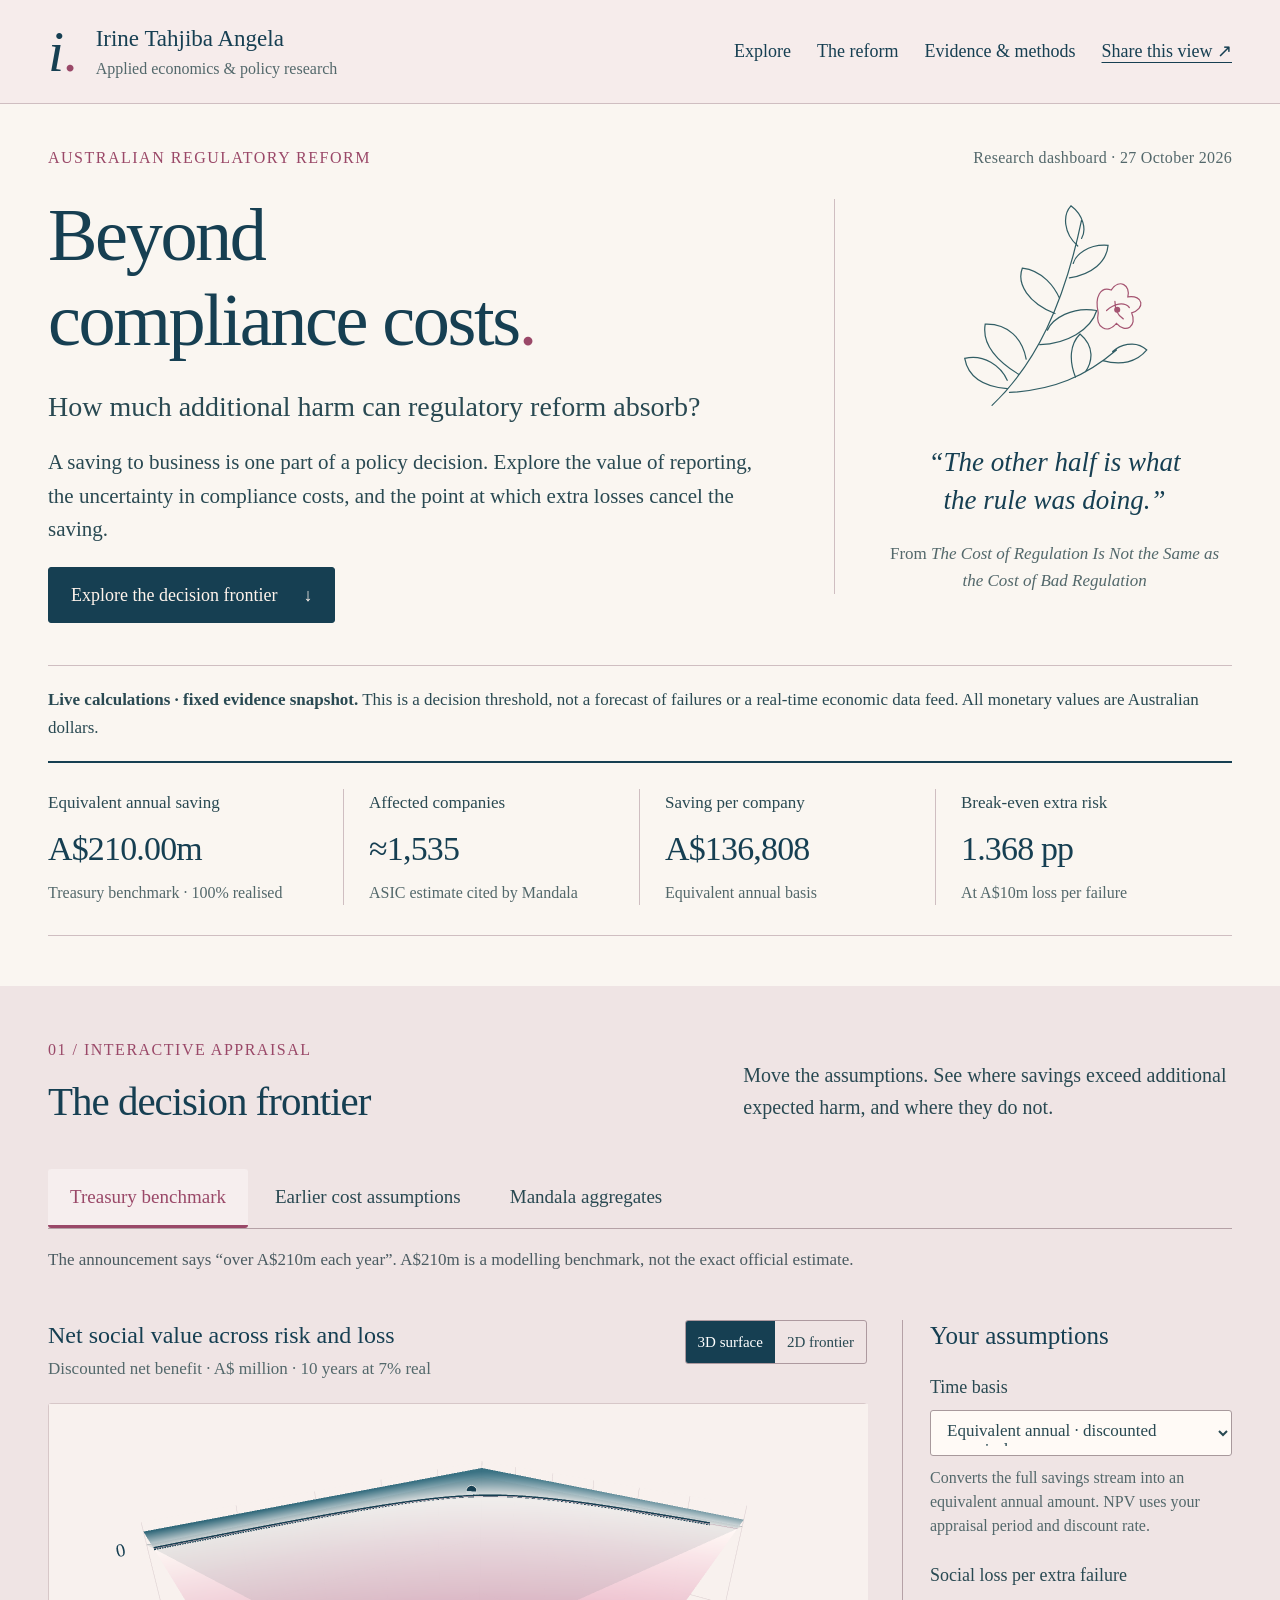
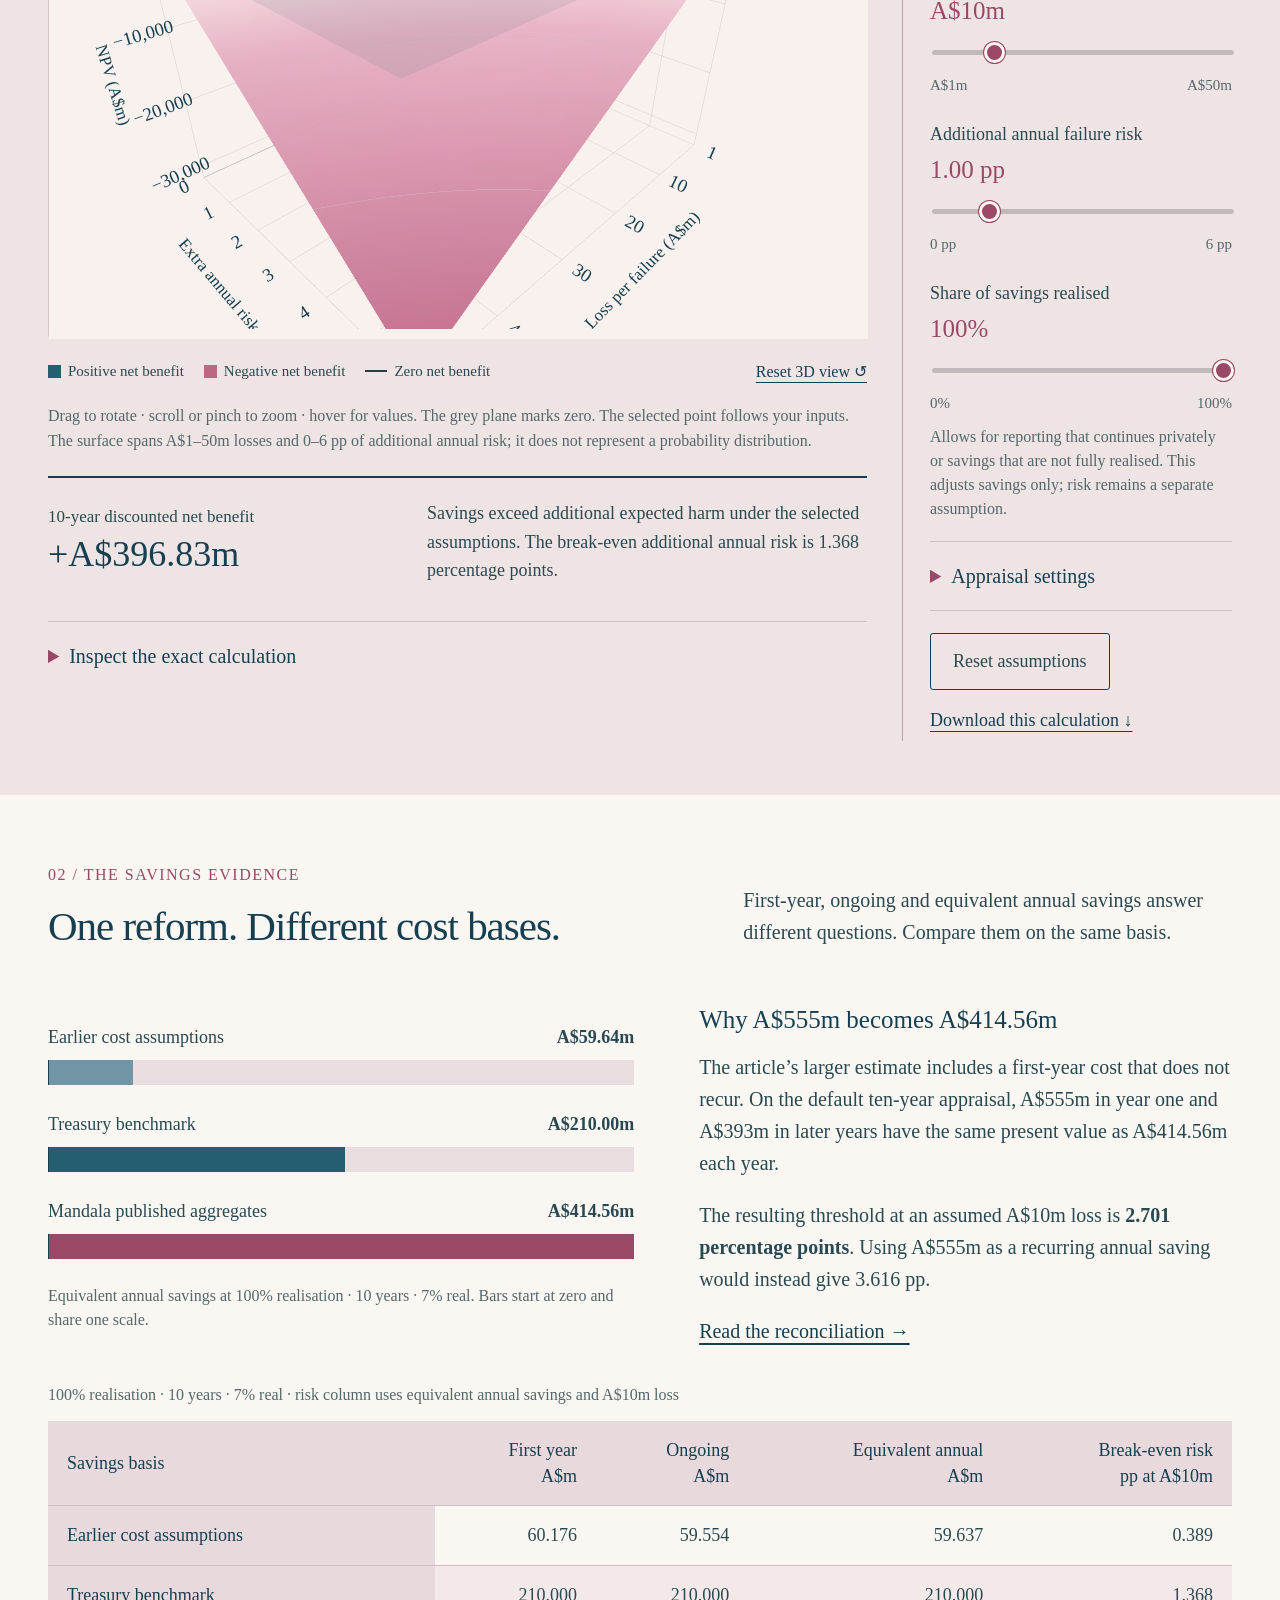
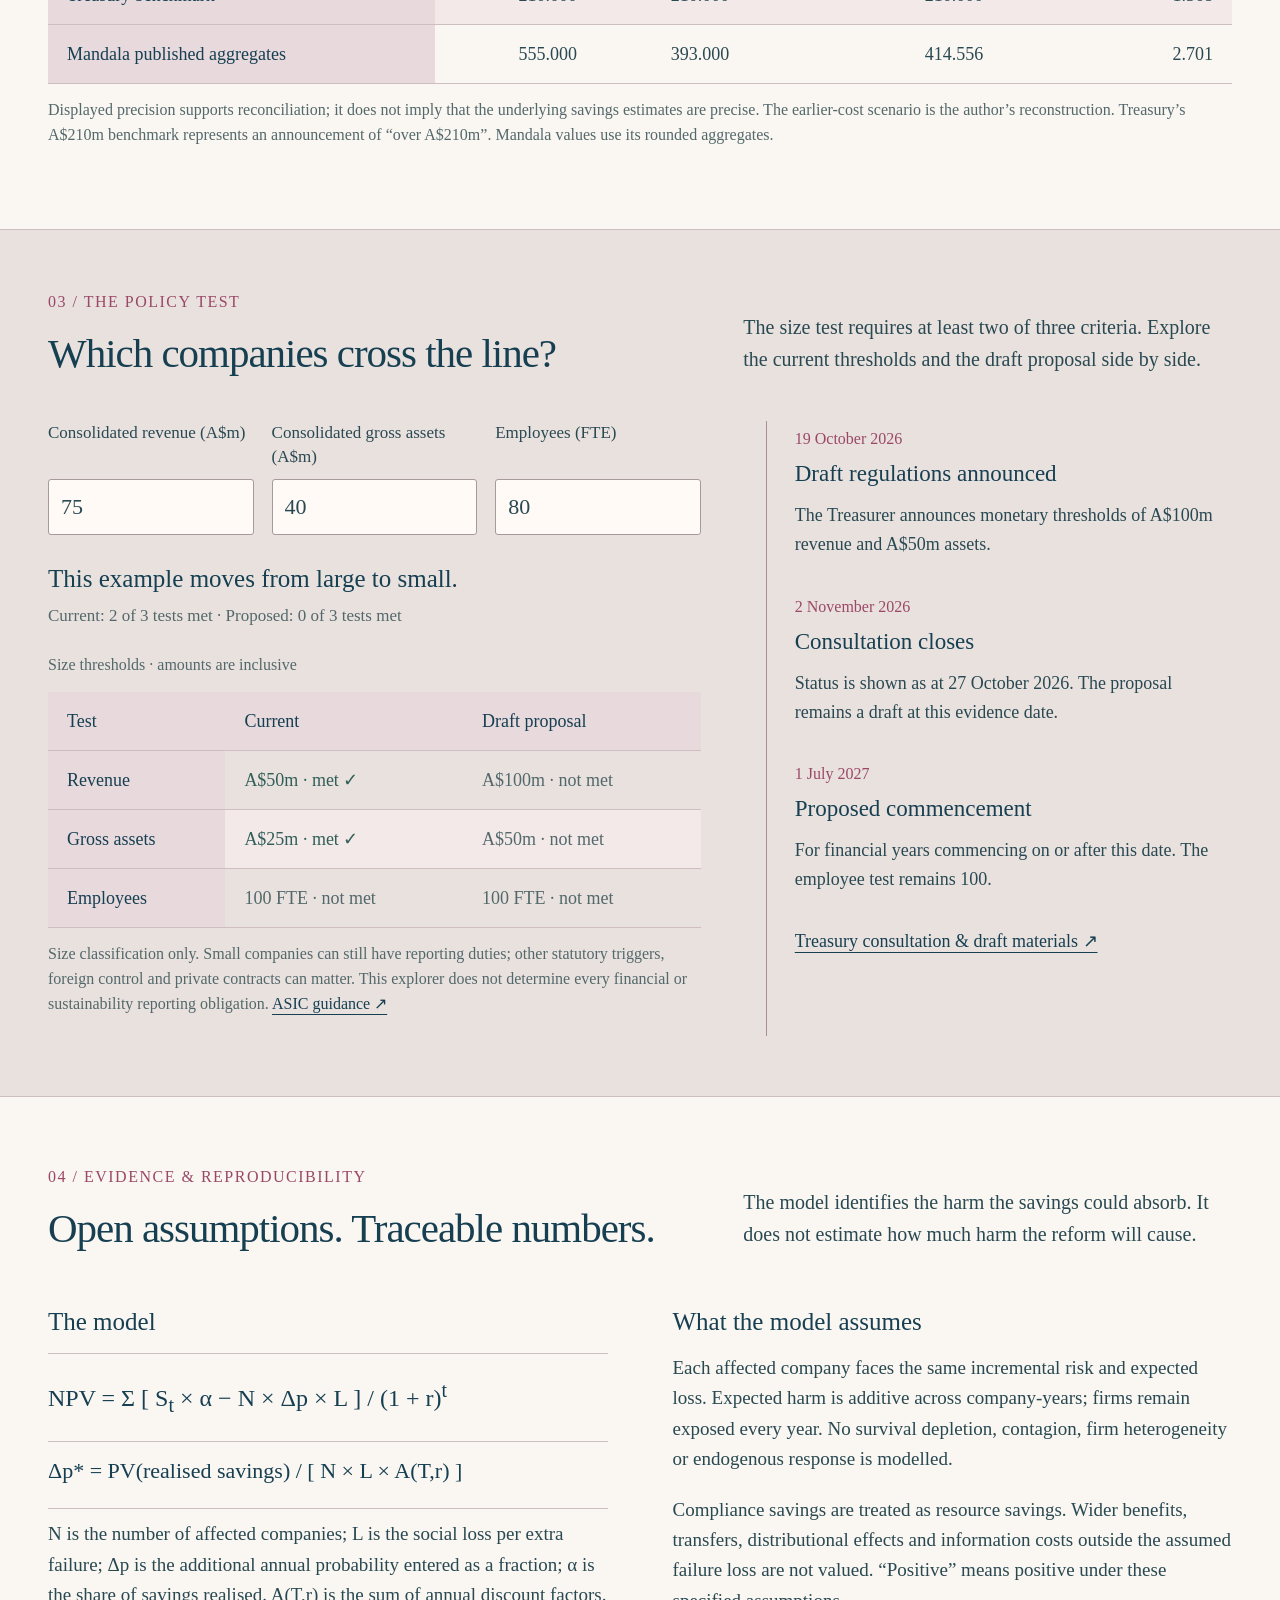
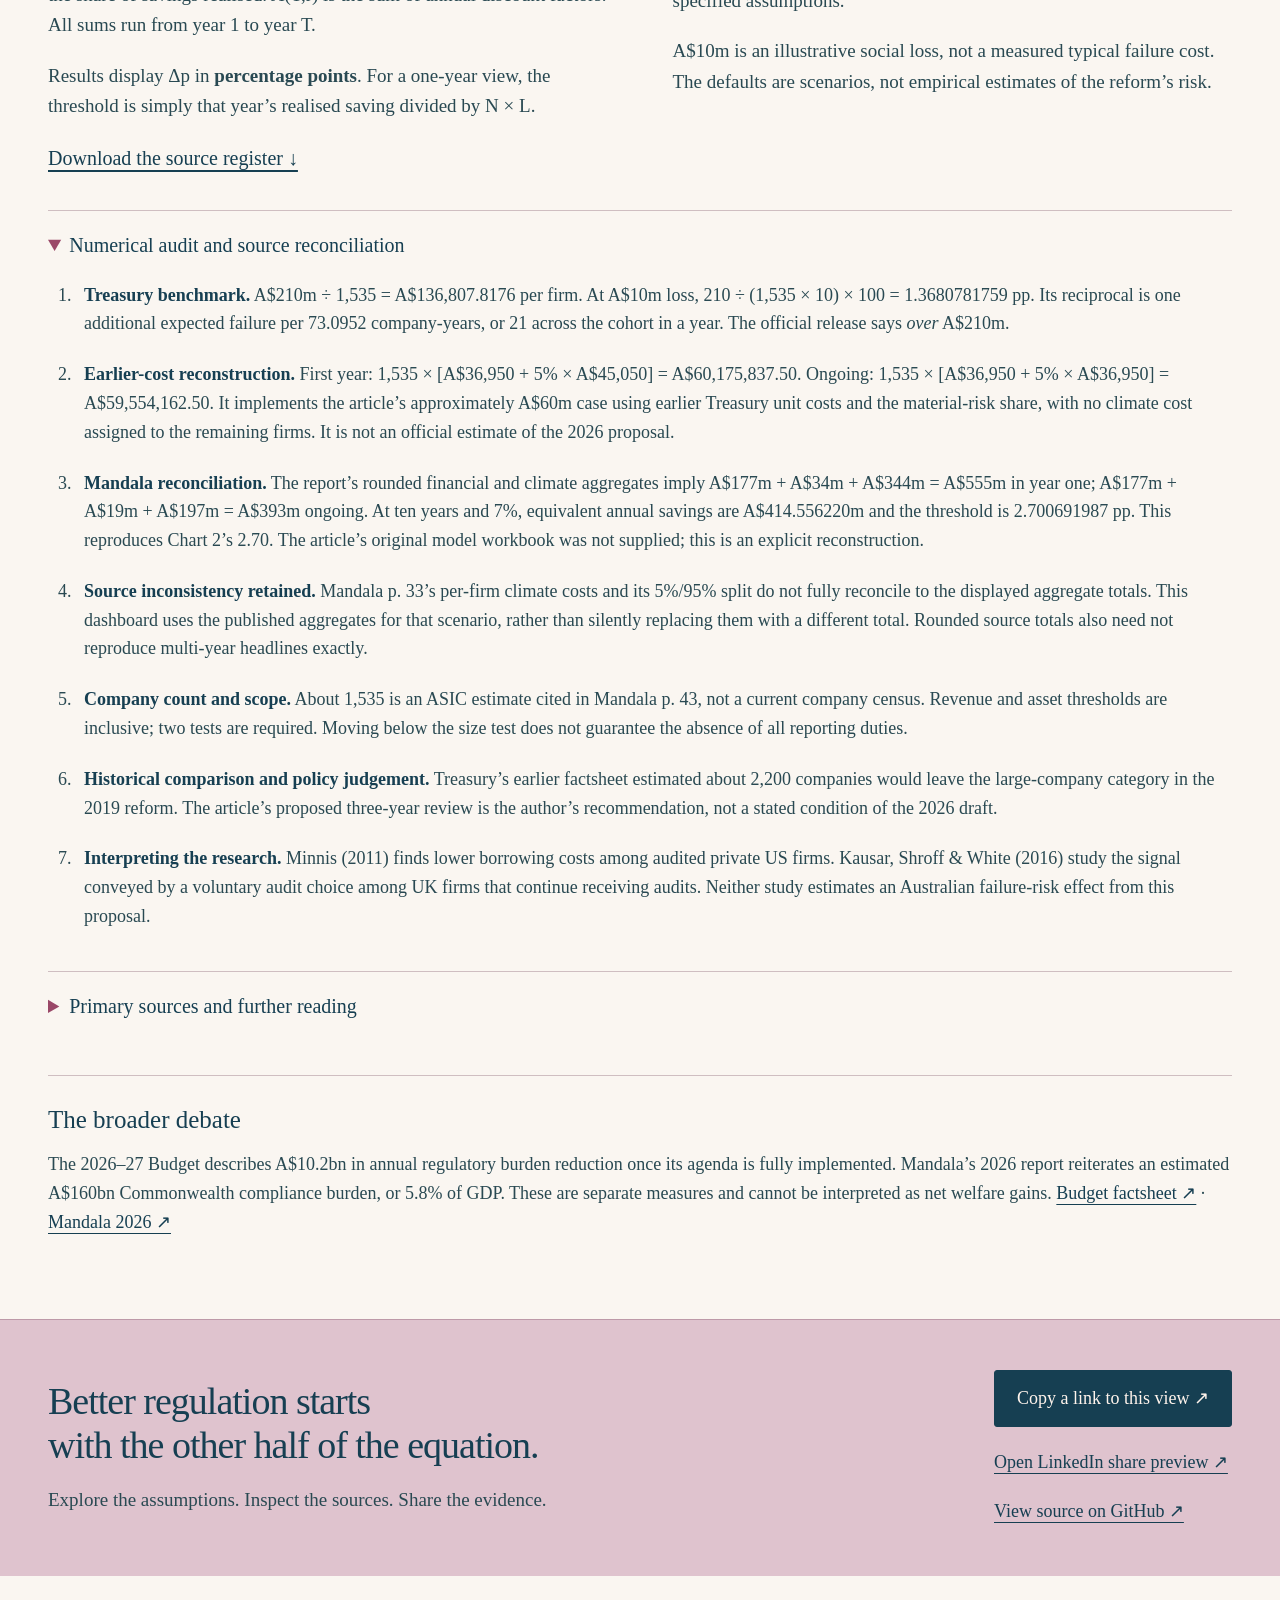
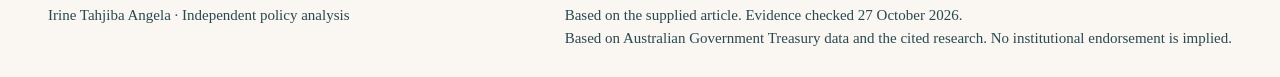
==== beyond-compliance-costs/index.html @ ab2164dd "Publish Beyond Compliance Costs interactive policy dashboard Add a self-contained 3D sensitivity mod" ====
<!doctype html>
<html lang="en-AU"><head>
<meta charset="utf-8"><meta name="viewport" content="width=device-width, initial-scale=1">
<title>Beyond Compliance Costs | Irine Tahjiba Angela</title>
<meta name="description" content="An interactive 3D policy dashboard exploring compliance savings, information loss and the break-even risk of Australia's proposed company reporting reform.">
<meta name="author" content="Irine Tahjiba Angela">
<meta property="og:title" content="Beyond Compliance Costs — an interactive policy dashboard">
<meta property="og:description" content="How much additional harm can regulatory reform absorb? Explore the evidence, change the assumptions and inspect the 3D decision frontier.">
<meta property="og:type" content="website"><meta property="og:locale" content="en_AU">
<meta property="og:url" content="https://researchnplcrisis-cloud.github.io/irine-tahjiba-angela/beyond-compliance-costs/">
<meta property="og:image" content="https://researchnplcrisis-cloud.github.io/irine-tahjiba-angela/beyond-compliance-costs/assets/social-preview.png">
<meta property="og:image:width" content="1200"><meta property="og:image:height" content="630">
<meta name="twitter:card" content="summary_large_image"><meta name="theme-color" content="#163f52">
<link rel="canonical" href="https://researchnplcrisis-cloud.github.io/irine-tahjiba-angela/beyond-compliance-costs/">
<link rel="icon" href="assets/botanical.svg" type="image/svg+xml"><link rel="stylesheet" href="styles.css">
<script src="assets/plotly-gl3d-3.1.0.min.js" defer></script><script type="module" src="app.mjs"></script>
</head><body>
<a class="skip" href="#main">Skip to dashboard</a>
<header class="masthead"><div class="wrap header-row">
<a class="identity" href="../"><span class="brand-mark" aria-hidden="true">i<span>.</span></span><span>Irine Tahjiba Angela<small>Applied economics &amp; policy research</small></span></a>
<nav aria-label="Main navigation"><a href="#explore">Explore</a><a href="#policy">The reform</a><a href="#evidence">Evidence &amp; methods</a><button class="text-button share-link">Share this view ↗</button></nav>
</div></header>
<main id="main">
<section class="hero wrap">
<div class="eyebrow">Australian regulatory reform <span>Research dashboard · 27 October 2026</span></div>
<div class="hero-grid"><div><h1>Beyond<br>compliance costs<span class="rose">.</span></h1><p class="standfirst">How much additional harm can regulatory reform absorb?</p><p class="intro">A saving to business is one part of a policy decision. Explore the value of reporting, the uncertainty in compliance costs, and the point at which extra losses cancel the saving.</p><a class="button primary" href="#explore">Explore the decision frontier <span aria-hidden="true">↓</span></a></div>
<div class="hero-note"><img src="assets/botanical.svg" alt="" width="260" height="250"><blockquote>“The other half is what<br>the rule was doing.”</blockquote><p>From <cite>The Cost of Regulation Is Not the Same as the Cost of Bad Regulation</cite></p></div></div>
<div class="research-note"><strong>Live calculations · fixed evidence snapshot.</strong> This is a decision threshold, not a forecast of failures or a real-time economic data feed. All monetary values are Australian dollars.</div>
<div class="metrics" aria-live="polite" aria-atomic="true">
<div><span class="metric-label" id="saving-label">Modelled annual saving</span><strong id="k-saving">A$210.00m</strong><small id="k-scenario">Treasury benchmark</small></div>
<div><span class="metric-label">Affected companies</span><strong>≈1,535</strong><small>ASIC estimate cited by Mandala</small></div>
<div><span class="metric-label">Saving per company</span><strong id="k-firm">A$136,808</strong><small id="k-firm-note">Equivalent annual basis</small></div>
<div><span class="metric-label">Break-even extra risk</span><strong id="k-risk">1.368 pp</strong><small id="k-loss">At A$10m loss per failure</small></div>
</div></section>
<section class="explore-section" id="explore"><div class="wrap">
<div class="section-heading"><div><span class="eyebrow">01 / Interactive appraisal</span><h2>The decision frontier</h2></div><p>Move the assumptions. See where savings exceed additional expected harm, and where they do not.</p></div>
<div class="scenario-tabs" role="group" aria-label="Savings scenario"><button data-scenario="treasury" aria-pressed="true">Treasury benchmark</button><button data-scenario="earlier" aria-pressed="false">Earlier cost assumptions</button><button data-scenario="mandala" aria-pressed="false">Mandala aggregates</button></div>
<p id="scenario-note" class="scenario-note"></p>
<div class="lab-grid">
<div class="visual-column">
<div class="chart-top"><div><h3 id="surface-title">Net social value across risk and loss</h3><p id="surface-subtitle">Discounted net benefit · A$ million</p></div><div class="view-switch" role="group" aria-label="Chart view"><button data-view="3d" aria-pressed="true">3D surface</button><button data-view="2d" aria-pressed="false">2D frontier</button></div></div>
<div id="surface" aria-label="Interactive three dimensional sensitivity surface. Drag to rotate; scroll to zoom. An accessible results table follows."></div>
<div id="frontier" hidden class="frontier"></div>
<div id="chart-fallback" hidden><p>The 3D renderer is unavailable on this device. The 2D frontier and exact results below remain available.</p></div>
<div class="chart-caption"><span><i class="swatch ocean"></i>Positive net benefit</span><span><i class="swatch blush"></i>Negative net benefit</span><span><i class="swatch line"></i>Zero net benefit</span><button id="reset-camera" class="text-button">Reset 3D view ↺</button></div>
<p class="figure-note">Drag to rotate · scroll or pinch to zoom · hover for values. The grey plane marks zero. The selected point follows your inputs. The surface spans A$1–50m losses and 0–6 pp of additional annual risk; it does not represent a probability distribution.</p>
<div class="result-strip" aria-live="polite" aria-atomic="true"><div><span id="result-label">Discounted net benefit</span><strong id="result-value"></strong></div><p id="result-message"></p></div>
<details class="exact-results"><summary>Inspect the exact calculation</summary><div class="table-scroll"><table><caption>Calculated results for the selected assumptions</caption><thead><tr><th scope="col">Quantity</th><th scope="col">Value</th></tr></thead><tbody id="exact-results"></tbody></table></div></details>
</div>
<aside class="controls" aria-label="Model controls"><h3>Your assumptions</h3>
<label for="basis">Time basis</label><select id="basis"><option value="equivalent">Equivalent annual · discounted appraisal</option><option value="first">First year only</option><option value="ongoing">Ongoing year only</option></select><p class="control-help" id="basis-help"></p>
<div class="control"><label for="loss">Social loss per extra failure <output id="loss-out" for="loss">A$10m</output></label><input type="range" id="loss" min="1" max="50" step="0.5" value="10"><div class="range-ends"><span>A$1m</span><span>A$50m</span></div></div>
<div class="control"><label for="risk">Additional annual failure risk <output id="risk-out" for="risk">1.00 pp</output></label><input type="range" id="risk" min="0" max="6" step="0.05" value="1"><div class="range-ends"><span>0 pp</span><span>6 pp</span></div></div>
<div class="control"><label for="realized">Share of savings realised <output id="realized-out" for="realized">100%</output></label><input type="range" id="realized" min="0" max="100" step="5" value="100"><div class="range-ends"><span>0%</span><span>100%</span></div><p class="control-help">Allows for reporting that continues privately or savings that are not fully realised. This adjusts savings only; risk remains a separate assumption.</p></div>
<details id="appraisal-controls"><summary>Appraisal settings</summary><div class="advanced-grid"><div><label for="years">Years</label><input id="years" type="number" min="1" max="30" step="1" value="10"></div><div><label for="discount">Real discount rate (%)</label><input id="discount" type="number" min="0" max="10" step="0.5" value="7"></div></div><p class="control-help">Year-end cash flows; constant prices and company count. Published estimates use different vintages; no inflation rebasing is possible from the article.</p><div class="discount-buttons"><button data-discount="3">3%</button><button data-discount="7">7%</button><button data-discount="10">10%</button></div></details>
<div class="control-actions"><button id="reset" class="button secondary">Reset assumptions</button><button id="export" class="text-button">Download this calculation ↓</button></div>
</aside></div></div></section>
<section class="wrap comparison" id="costs"><div class="section-heading"><div><span class="eyebrow">02 / The savings evidence</span><h2>One reform. Different cost bases.</h2></div><p>First-year, ongoing and equivalent annual savings answer different questions. Compare them on the same basis.</p></div>
<div class="comparison-grid"><div><div id="savings-bars"></div><p class="figure-note" id="comparison-note"></p></div><div class="comparison-text"><h3>Why A$555m becomes A$414.56m</h3><p>The article’s larger estimate includes a first-year cost that does not recur. On the default ten-year appraisal, A$555m in year one and A$393m in later years have the same present value as A$414.56m each year.</p><p>The resulting threshold at an assumed A$10m loss is <strong>2.701 percentage points</strong>. Using A$555m as a recurring annual saving would instead give 3.616 pp.</p><a href="#audit">Read the reconciliation →</a></div></div>
<div class="table-scroll"><table class="comparison-table"><caption id="comparison-caption">At 100% savings realisation · calculated from published or reconstructed inputs</caption><thead><tr><th scope="col">Savings basis</th><th scope="col">First year<br>A$m</th><th scope="col">Ongoing<br>A$m</th><th scope="col">Equivalent annual<br>A$m</th><th scope="col">Break-even risk<br>pp at A$10m</th></tr></thead><tbody id="comparison-rows"></tbody></table></div>
<p class="figure-note">Displayed precision supports reconciliation; it does not imply that the underlying savings estimates are precise. The earlier-cost scenario is the author’s reconstruction. Treasury’s A$210m benchmark represents an announcement of “over A$210m”. Mandala values use its rounded aggregates.</p></section>
<section class="policy-section" id="policy"><div class="wrap"><div class="section-heading"><div><span class="eyebrow">03 / The policy test</span><h2>Which companies cross the line?</h2></div><p>The size test requires at least two of three criteria. Explore the current thresholds and the draft proposal side by side.</p></div>
<div class="policy-grid"><div><div class="company-inputs"><div><label for="revenue">Consolidated revenue (A$m)</label><input type="number" id="revenue" min="0" step="0.1" value="75"></div><div><label for="assets">Consolidated gross assets (A$m)</label><input type="number" id="assets" min="0" step="0.1" value="40"></div><div><label for="employees">Employees (FTE)</label><input type="number" id="employees" min="0" step="0.1" value="80"></div></div><div id="company-result" class="company-result" aria-live="polite"></div><div class="table-scroll"><table><caption>Size thresholds · amounts are inclusive</caption><thead><tr><th>Test</th><th>Current</th><th>Draft proposal</th></tr></thead><tbody id="threshold-rows"></tbody></table></div><p class="figure-note">Size classification only. Small companies can still have reporting duties; other statutory triggers, foreign control and private contracts can matter. This explorer does not determine every financial or sustainability reporting obligation. <a href="https://www.asic.gov.au/regulatory-resources/financial-reporting-and-audit/preparers-of-financial-reports/are-you-a-large-or-small-proprietary-company" target="_blank" rel="noopener">ASIC guidance ↗</a></p></div>
<div class="policy-timeline"><div><span class="date">19 October 2026</span><h3>Draft regulations announced</h3><p>The Treasurer announces monetary thresholds of A$100m revenue and A$50m assets.</p></div><div><span class="date">2 November 2026</span><h3>Consultation closes</h3><p>Status is shown as at 27 October 2026. The proposal remains a draft at this evidence date.</p></div><div><span class="date">1 July 2027</span><h3>Proposed commencement</h3><p>For financial years commencing on or after this date. The employee test remains 100.</p></div><a href="https://consult.treasury.gov.au/c2026-811281" target="_blank" rel="noopener">Treasury consultation &amp; draft materials ↗</a></div></div>
</div></section>
<section class="wrap evidence" id="evidence"><div class="section-heading"><div><span class="eyebrow">04 / Evidence &amp; reproducibility</span><h2>Open assumptions. Traceable numbers.</h2></div><p>The model identifies the harm the savings could absorb. It does not estimate how much harm the reform will cause.</p></div>
<div class="method-grid"><div><h3>The model</h3><div class="equation">NPV = Σ [ S<sub>t</sub> × α − N × Δp × L ] / (1 + r)<sup>t</sup></div><div class="equation small-equation">Δp* = PV(realised savings) / [ N × L × A(T,r) ]</div><p>N is the number of affected companies; L is the social loss per extra failure; Δp is the additional annual probability entered as a fraction; α is the share of savings realised. A(T,r) is the sum of annual discount factors. All sums run from year 1 to year T.</p><p>Results display Δp in <strong>percentage points</strong>. For a one-year view, the threshold is simply that year’s realised saving divided by N × L.</p><a href="data/source-register.json" download>Download the source register ↓</a></div><div><h3>What the model assumes</h3><p>Each affected company faces the same incremental risk and expected loss. Expected harm is additive across company-years; firms remain exposed every year. No survival depletion, contagion, firm heterogeneity or endogenous response is modelled.</p><p>Compliance savings are treated as resource savings. Wider benefits, transfers, distributional effects and information costs outside the assumed failure loss are not valued. “Positive” means positive under these specified assumptions.</p><p>A$10m is an illustrative social loss, not a measured typical failure cost. The defaults are scenarios, not empirical estimates of the reform’s risk.</p></div></div>
<details open id="audit" class="audit"><summary>Numerical audit and source reconciliation</summary><ol>
<li><strong>Treasury benchmark.</strong> A$210m ÷ 1,535 = A$136,807.8176 per firm. At A$10m loss, 210 ÷ (1,535 × 10) × 100 = 1.3680781759 pp. Its reciprocal is one additional expected failure per 73.0952 company-years, or 21 across the cohort in a year. The official release says <em>over</em> A$210m.</li>
<li><strong>Earlier-cost reconstruction.</strong> First year: 1,535 × [A$36,950 + 5% × A$45,050] = A$60,175,837.50. Ongoing: 1,535 × [A$36,950 + 5% × A$36,950] = A$59,554,162.50. It implements the article’s approximately A$60m case using earlier Treasury unit costs and the material-risk share, with no climate cost assigned to the remaining firms. It is not an official estimate of the 2026 proposal.</li>
<li><strong>Mandala reconciliation.</strong> The report’s rounded financial and climate aggregates imply A$177m + A$34m + A$344m = A$555m in year one; A$177m + A$19m + A$197m = A$393m ongoing. At ten years and 7%, equivalent annual savings are A$414.556220m and the threshold is 2.700691987 pp. This reproduces Chart 2’s 2.70. The article’s original model workbook was not supplied; this is an explicit reconstruction.</li>
<li><strong>Source inconsistency retained.</strong> Mandala p. 33’s per-firm climate costs and its 5%/95% split do not fully reconcile to the displayed aggregate totals. This dashboard uses the published aggregates for that scenario, rather than silently replacing them with a different total. Rounded source totals also need not reproduce multi-year headlines exactly.</li>
<li><strong>Company count and scope.</strong> About 1,535 is an ASIC estimate cited in Mandala p. 43, not a current company census. Revenue and asset thresholds are inclusive; two tests are required. Moving below the size test does not guarantee the absence of all reporting duties.</li>
<li><strong>Historical comparison and policy judgement.</strong> Treasury’s earlier factsheet estimated about 2,200 companies would leave the large-company category in the 2019 reform. The article’s proposed three-year review is the author’s recommendation, not a stated condition of the 2026 draft.</li>
<li><strong>Interpreting the research.</strong> Minnis (2011) finds lower borrowing costs among audited private US firms. Kausar, Shroff &amp; White (2016) study the signal conveyed by a voluntary audit choice among UK firms that continue receiving audits. Neither study estimates an Australian failure-risk effect from this proposal.</li>
</ol></details>
<details class="source-details"><summary>Primary sources and further reading</summary><div id="sources" class="sources"></div></details>
<div class="context"><h3>The broader debate</h3><p>The 2026–27 Budget describes A$10.2bn in annual regulatory burden reduction once its agenda is fully implemented. Mandala’s 2026 report reiterates an estimated A$160bn Commonwealth compliance burden, or 5.8% of GDP. These are separate measures and cannot be interpreted as net welfare gains. <a href="https://budget.gov.au/content/factsheets/download/factsheet-regulatory-reform.pdf" target="_blank" rel="noopener">Budget factsheet ↗</a> · <a href="https://mandalapartners.com/reports/The-Stagnant-Nation" target="_blank" rel="noopener">Mandala 2026 ↗</a></p></div>
</section>
<section class="closing"><div class="wrap closing-row"><div><h2>Better regulation starts<br>with the other half of the equation.</h2><p>Explore the assumptions. Inspect the sources. Share the evidence.</p></div><div class="closing-actions"><button class="button primary share-link">Copy a link to this view ↗</button><a id="linkedin" class="text-button" target="_blank" rel="noopener">Open LinkedIn share preview ↗</a><a href="https://github.com/researchnplcrisis-cloud/irine-tahjiba-angela/tree/main/beyond-compliance-costs" target="_blank" rel="noopener">View source on GitHub ↗</a></div></div></section>
</main><footer class="wrap"><p>Irine Tahjiba Angela · Independent policy analysis</p><p>Based on the supplied article. Evidence checked 27 October 2026.<br>Based on Australian Government Treasury data and the cited research. No institutional endorsement is implied.</p></footer>
<div id="toast" role="status" aria-live="polite"></div><dialog id="share-dialog"><h2>Share this view</h2><p>Copy this link with your selected model assumptions.</p><input id="share-url" aria-label="Shareable URL" readonly><button id="close-share" class="button primary">Close</button></dialog>
<noscript><p class="wrap">Enable JavaScript to use the interactive model. The source audit and policy explanation remain available above.</p></noscript>
</body></html>
---- beyond-compliance-costs/styles.css ----
:root{--ink:#163f52;--text:#294952;--muted:#53686b;--rose:#9a4868;--blush:#ead0d8;--petal:#f1e1e4;--paper:#faf6f1;--line:#cfbec1;--ocean:#245e70;--green:#416b65}
*{box-sizing:border-box}html{scroll-behavior:smooth;scroll-padding-top:110px}body{margin:0;background:var(--paper);color:var(--text);font:20px/1.6 Georgia,'Times New Roman',serif}button,input,select{font:inherit;color:inherit}button,a,input,select{touch-action:manipulation}a{color:var(--ink);text-underline-offset:5px}a:hover{color:var(--rose)}button{cursor:pointer}button:disabled{opacity:.5;cursor:default}button:focus-visible,a:focus-visible,input:focus-visible,select:focus-visible,summary:focus-visible{outline:3px solid var(--rose);outline-offset:5px}button{border-radius:3px}input,select{min-height:46px;border:1px solid #a8999c;border-radius:3px;background:#fffaf6;padding:9px 12px;max-width:100%}input[type=range]{appearance:none;width:100%;height:24px;min-height:24px;padding:0;background:transparent;border:0;accent-color:var(--rose)}input[type=range]::-webkit-slider-runnable-track{height:5px;background:#c1b9bb;border-radius:4px}input[type=range]::-webkit-slider-thumb{appearance:none;width:21px;height:21px;margin-top:-8px;border:3px solid var(--paper);background:var(--rose);border-radius:50%;box-shadow:0 0 0 1px var(--rose)}input[type=range]::-moz-range-track{height:5px;background:#c1b9bb}input[type=range]::-moz-range-thumb{width:18px;height:18px;background:var(--rose);border:2px solid var(--paper);border-radius:50%}h1,h2,h3,p{margin-top:0}h1,h2,h3{color:var(--ink);font-weight:400;line-height:1.15}h1{font-size:clamp(52px,5.8vw,85px);letter-spacing:-2.4px;margin:23px 0}h2{font-size:clamp(34px,3.2vw,46px);letter-spacing:-1px;margin:14px 0 18px}h3{font-size:25px;line-height:1.3;margin-bottom:14px}p{margin-bottom:20px}.wrap{width:min(1400px,calc(100% - 96px));margin-inline:auto}.masthead{background:#f6eceb;border-bottom:1px solid var(--line);position:sticky;top:0;z-index:20}.header-row{display:flex;align-items:center;justify-content:space-between;gap:25px;min-height:103px}.identity{display:flex;gap:17px;align-items:center;text-decoration:none;line-height:1.3;font-size:23px}.identity small{display:block;font-size:16px;color:var(--muted);margin-top:5px}.brand-mark{font-size:58px;font-style:italic;color:var(--ink);line-height:1}.brand-mark span{color:var(--rose)}nav{display:flex;gap:26px;align-items:center;font-size:18px}nav a{text-decoration:none}nav a:hover{text-decoration:underline}.text-button{border:0;background:none;padding:6px 0;color:var(--ink);text-decoration:underline;text-underline-offset:5px;font-size:18px}.skip{position:absolute;top:-100px;left:20px;z-index:100;background:white;padding:15px}.skip:focus{top:10px}.hero{padding-top:42px;padding-bottom:0}.eyebrow{font-size:16px;letter-spacing:1.5px;text-transform:uppercase;color:var(--rose);line-height:1.5}.hero>.eyebrow{display:flex;justify-content:space-between;gap:25px}.hero>.eyebrow span{letter-spacing:.3px;color:var(--muted);text-transform:none}.hero-grid{display:grid;grid-template-columns:1.8fr 1fr;gap:70px;align-items:center;margin-bottom:42px}.standfirst{font-size:28px;line-height:1.4;max-width:700px}.intro{max-width:730px;font-size:21px}.rose{color:var(--rose)}.button{display:inline-flex;align-items:center;justify-content:center;gap:26px;padding:13px 22px;font-size:18px;text-decoration:none;min-height:50px;border-radius:3px;border:1px solid var(--ink)}.primary{background:var(--ink);color:#fff4ec}.primary:hover{background:#27586b;color:white}.secondary{background:transparent}.secondary:hover{background:var(--petal)}.hero-note{border-left:1px solid var(--line);padding-left:42px;text-align:center}.hero-note img{max-width:100%;height:220px}.hero-note blockquote{font-size:27px;line-height:1.4;color:var(--ink);margin:16px 0 20px;font-style:italic}.hero-note p{font-size:17px;color:var(--muted);max-width:350px;margin:0 auto}.research-note{font-size:17px;padding:20px 0;border-top:1px solid var(--line)}.metrics{display:grid;grid-template-columns:repeat(4,1fr);border-top:2px solid var(--ink);border-bottom:1px solid var(--line);padding:26px 0 30px}.metrics>div{padding:0 25px;border-right:1px solid var(--line)}.metrics>div:first-child{padding-left:0}.metrics>div:last-child{border:0}.metric-label{display:block;font-size:17px}.metrics strong{display:block;font-weight:400;font-size:clamp(29px,2.65vw,40px);letter-spacing:-.8px;white-space:nowrap;color:var(--ink);margin:6px 0}.metrics small{display:block;color:var(--muted);font-size:16px;line-height:1.4}.explore-section{background:#efe4e4;margin-top:50px;padding:46px 0 54px}.section-heading{display:grid;grid-template-columns:1.3fr 1fr;gap:60px;align-items:end;margin-bottom:26px}.section-heading>p{font-size:20px;max-width:580px;margin-bottom:20px}.scenario-tabs{display:flex;gap:5px;border-bottom:1px solid #b5a1a6}.scenario-tabs button{background:none;border:0;border-bottom:3px solid transparent;padding:13px 22px;font-size:19px}.scenario-tabs button[aria-pressed=true]{border-bottom-color:var(--rose);color:var(--rose);background:#f6eeee}.scenario-note{font-size:17px;color:#4a5b61;min-height:52px;max-width:1100px;margin:17px 0 22px}.lab-grid{display:grid;grid-template-columns:minmax(0,1fr) 330px;gap:35px}.visual-column{min-width:0}.chart-top{display:flex;align-items:start;justify-content:space-between;gap:15px}.chart-top h3{font-size:24px;margin-bottom:4px}.chart-top p{font-size:17px;color:var(--muted)}.view-switch{display:flex;white-space:nowrap;border:1px solid #ad999f;border-radius:3px;overflow:hidden}.view-switch button{font-size:15px;border:0;background:transparent;padding:9px 12px;border-radius:0}.view-switch button[aria-pressed=true]{background:var(--ink);color:white}#surface{height:535px;width:100%;background:#f8f1ee;border:1px solid #d7c7c8;border-radius:3px}.frontier{background:#f8f1ee;border:1px solid #d7c7c8;border-radius:3px;min-height:500px;padding:10px}.frontier svg{display:block;width:100%;height:auto}.chart-caption{display:flex;gap:20px;align-items:center;flex-wrap:wrap;margin:15px 0 0;font-size:15px}.chart-caption>span{display:flex;align-items:center;gap:7px}.chart-caption button{margin-left:auto;font-size:16px}.swatch{width:13px;height:13px;display:inline-block}.ocean{background:#245e70}.blush{background:#ba6984}.line{width:22px;height:2px;background:#273e49}.figure-note{font-size:16px;line-height:1.55;color:var(--muted);margin:14px 0 20px}.controls{border-left:1px solid #b5a1a6;padding:0 0 0 27px;min-width:0}.controls>h3{margin-bottom:22px}.controls>label,.control label,.advanced-grid label,.company-inputs label{display:block;font-size:18px;line-height:1.4;margin-bottom:10px}.controls select{font-size:17px;width:100%;white-space:normal}.control-help{font-size:16px;line-height:1.5;color:var(--muted);margin:10px 0 20px}.control{margin-top:25px}.control label{display:flex;flex-direction:column;gap:5px}.control output{font-size:25px;color:var(--rose);font-variant-numeric:tabular-nums}.range-ends{display:flex;justify-content:space-between;font-size:15px;color:var(--muted)}details{border-top:1px solid var(--line);padding:18px 0}summary{cursor:pointer;color:var(--ink);font-size:20px}summary::marker{color:var(--rose)}details[open]>summary{margin-bottom:20px}.advanced-grid{display:grid;grid-template-columns:1fr 1fr;gap:15px}.advanced-grid input{width:100%;font-size:19px}.advanced-grid label{font-size:16px}.discount-buttons{display:flex;gap:10px}.discount-buttons button{background:#f9f2ee;border:1px solid #b3a1a5;font-size:16px;padding:5px 13px}.control-actions{display:flex;flex-direction:column;align-items:start;gap:10px;border-top:1px solid var(--line);padding-top:22px}.result-strip{display:flex;justify-content:space-between;gap:30px;border-top:2px solid var(--ink);padding:21px 0 16px;margin-top:22px}.result-strip span{font-size:17px}.result-strip strong{display:block;font-size:36px;line-height:1.3;font-weight:400;color:var(--ink);white-space:nowrap}.result-strip p{max-width:440px;font-size:18px;line-height:1.6}.result-strip.negative strong{color:var(--rose)}.table-scroll{width:100%;overflow-x:auto}table{border-collapse:collapse;width:100%;font-size:18px;text-align:left;line-height:1.45}caption{text-align:left;font-size:16px;color:var(--muted);margin-bottom:15px}th{font-weight:400;color:var(--ink);background:#e7d9dc}th,td{padding:16px 19px;border-bottom:1px solid var(--line)}tbody tr:nth-child(even){background:#f3e9e8}td:not(:first-child){font-variant-numeric:tabular-nums}.comparison,.evidence{padding-block:62px}.comparison-grid{display:grid;grid-template-columns:1.1fr 1fr;gap:65px;align-items:center;margin:30px 0}.bar-row{margin:25px 0}.bar-label{display:flex;justify-content:space-between;font-size:18px;margin-bottom:8px;gap:20px}.bar-track{height:25px;background:#e9dddf;border-left:1px solid var(--ink)}.bar-fill{height:100%;background:var(--ocean)}.bar-row:nth-child(1) .bar-fill{background:#7295a6}.bar-row:nth-child(3) .bar-fill{background:var(--rose)}.comparison-text{font-size:20px}.comparison-table td:not(:first-child),.comparison-table th:not(:first-child){text-align:right}.policy-section{padding:54px 0 60px;background:#e9e1de;border-top:1px solid var(--line);border-bottom:1px solid var(--line)}.policy-grid{display:grid;grid-template-columns:1.4fr 1fr;gap:65px}.company-inputs{display:grid;grid-template-columns:repeat(3,1fr);gap:18px}.company-inputs input{width:100%;font-size:22px}.company-inputs label{font-size:17px;min-height:48px}.company-result{margin:26px 0;color:var(--ink);font-size:25px;line-height:1.4}.company-result small{display:block;font-size:17px;color:var(--muted);margin-top:8px}.policy-timeline{padding-left:28px;border-left:1px solid #a98d98}.policy-timeline>div{padding-bottom:20px}.date{font-size:16px;color:var(--rose)}.policy-timeline h3{font-size:23px;margin:6px 0 12px}.policy-timeline p{font-size:18px;margin-bottom:10px}.policy-timeline>a{font-size:18px}.pass{color:#315e58}.fail{color:var(--muted)}.method-grid{display:grid;grid-template-columns:1fr 1fr;gap:65px;margin:36px 0}.method-grid p{font-size:19px}.equation{font-size:24px;padding:19px 0;margin-bottom:10px;border-block:1px solid var(--line);color:var(--ink);line-height:1.7;overflow-x:auto}.small-equation{font-size:22px;border-top:0;padding-top:0}.audit{margin-top:26px}.audit ol{padding-left:28px}.audit li{font-size:18px;margin:0 0 22px;padding-left:8px}.audit strong{color:var(--ink)}.sources{display:grid;grid-template-columns:1fr 1fr;gap:0 45px}.source-item{padding:17px 0;border-bottom:1px solid var(--line);font-size:17px}.source-item p{margin:8px 0 0;font-size:16px;color:var(--muted)}.source-item a{font-size:18px}.context{border-top:1px solid var(--line);margin-top:35px;padding-top:28px}.context p{font-size:18px}.closing{background:#dfc3ce;padding:50px 0;border-top:1px solid #bd99a8}.closing-row{display:flex;justify-content:space-between;gap:60px;align-items:center}.closing h2{font-size:38px;margin-top:0}.closing p{font-size:19px;margin-bottom:0}.closing-actions{display:flex;flex-direction:column;gap:15px;align-items:start;white-space:nowrap}.closing-actions a{font-size:18px}footer{display:flex;justify-content:space-between;gap:50px;padding:28px 0;font-size:15px;line-height:1.5}footer p{margin:0}#toast{position:fixed;bottom:26px;left:50%;transform:translateX(-50%);max-width:90%;background:var(--ink);color:white;padding:12px 25px;z-index:50;font-size:18px;border-radius:3px;display:none}dialog{max-width:650px;background:var(--paper);border:1px solid var(--line);padding:35px;color:var(--text)}dialog::backdrop{background:#163f5277}dialog input{display:block;width:100%;margin:20px 0;font-size:17px}dialog h2{font-size:32px}.js-plotly-plot .plotly .modebar{top:8px!important;right:8px!important}
[hidden]{display:none!important}
@media(min-width:1700px){.wrap{width:min(1510px,calc(100% - 120px))}.lab-grid{grid-template-columns:minmax(0,1fr) 360px}#surface{height:580px}}
@media(max-width:1150px){.wrap{width:calc(100% - 56px)}nav{gap:16px;font-size:16px}.identity{font-size:20px}.identity small{font-size:14px}.hero-grid{gap:35px}.hero-note{padding-left:25px}.lab-grid{grid-template-columns:minmax(0,1fr) 290px;gap:22px}.controls{padding-left:20px}.chart-top{flex-direction:column}.chart-top p{margin-bottom:10px}.view-switch{margin-bottom:15px}.metrics>div{padding:0 15px}.metrics small{font-size:15px}.policy-grid,.method-grid,.comparison-grid{gap:35px}.result-strip{flex-direction:column;gap:10px}.result-strip p{max-width:none}}
@media(max-width:850px){.header-row{flex-wrap:wrap;padding-block:15px;gap:12px}.masthead{position:static}nav{flex-wrap:wrap;gap:12px 22px;width:100%}.hero{padding-top:30px}.hero>.eyebrow{display:block}.hero>.eyebrow span{display:block;margin-top:9px}.hero-grid{grid-template-columns:1fr 220px}.hero-note img{height:150px}.hero-note blockquote{font-size:23px}.hero-note p{font-size:15px}.hero-note{padding-left:20px}.lab-grid{grid-template-columns:1fr}.controls{border:1px solid var(--line);padding:25px;display:grid;grid-template-columns:1fr 1fr;gap:10px 30px}.controls>h3,.controls>label,.controls>select,.controls>#basis-help{grid-column:1/-1}.controls>#basis-help{margin-bottom:0}.controls>.control{margin-top:15px}.controls>#appraisal-controls,.controls>.control-actions{grid-column:1/-1}.control-actions{flex-direction:row;align-items:center;gap:25px}.section-heading{gap:25px;grid-template-columns:1.2fr 1fr}.comparison-grid,.policy-grid,.method-grid{grid-template-columns:1fr}.policy-timeline{margin-top:15px}.sources{grid-template-columns:1fr}.closing-row{flex-direction:column;align-items:start;gap:25px}.hero-note{display:none}.hero-grid{grid-template-columns:1fr}.hero h1{font-size:70px}.metrics{grid-template-columns:1fr 1fr;gap:22px}.metrics>div:nth-child(2){border-right:0}.metrics>div:nth-child(3){padding-left:0}.section-heading{grid-template-columns:1fr;gap:0}.section-heading>p{max-width:none}.closing h2{font-size:34px}#surface{height:520px}}
@media(max-width:520px){body{font-size:19px}.wrap{width:calc(100% - 36px)}.identity{font-size:21px}nav{font-size:16px}nav .share-link{display:none}.hero h1{font-size:52px;letter-spacing:-1.8px}.hero-grid{margin-bottom:28px}.standfirst{font-size:25px}.intro{font-size:19px}.button{font-size:17px;padding:12px 18px}.metrics strong{font-size:29px}.metrics>div{padding-right:8px;padding-left:14px}.metric-label{font-size:16px}.metrics small{font-size:15px}.research-note{font-size:16px}.eyebrow{font-size:14px}.scenario-tabs{flex-direction:column;border:1px solid var(--line)}.scenario-tabs button{font-size:18px;text-align:left;padding:12px 16px}.scenario-note{font-size:16px}.chart-top h3{font-size:22px}#surface{height:450px}.frontier{min-height:310px;padding:0}.chart-caption{font-size:14px;gap:12px}.chart-caption button{margin-left:0}.controls{display:block;padding:22px}.control-actions{flex-direction:column;align-items:start}.company-inputs{grid-template-columns:1fr;gap:15px}.company-inputs label{min-height:0}.policy-timeline{padding-left:20px}.comparison-table{min-width:700px}th,td{padding:13px 12px}.equation{font-size:20px}.audit li{font-size:18px}.closing-actions{white-space:normal}footer{flex-direction:column;gap:16px}.result-strip strong{font-size:32px}.comparison,.evidence{padding-block:45px}}
@media(prefers-reduced-motion:reduce){html{scroll-behavior:auto}*{animation:none!important;transition:none!important}}
@media print{.masthead,.controls,.scenario-tabs,.closing-actions,#toast,#reset-camera{display:none!important}.wrap{width:100%}body{font-size:13px;background:white}.lab-grid,.hero-grid{display:block}h1{font-size:40px}h2{font-size:26px}.explore-section,.policy-section{background:white}.hero-note{display:none}#surface{height:420px}.metrics strong{font-size:24px}details{break-inside:avoid}a{color:#163f52}footer{font-size:11px}}

.frontier{overflow-x:auto}.frontier svg{min-width:640px}
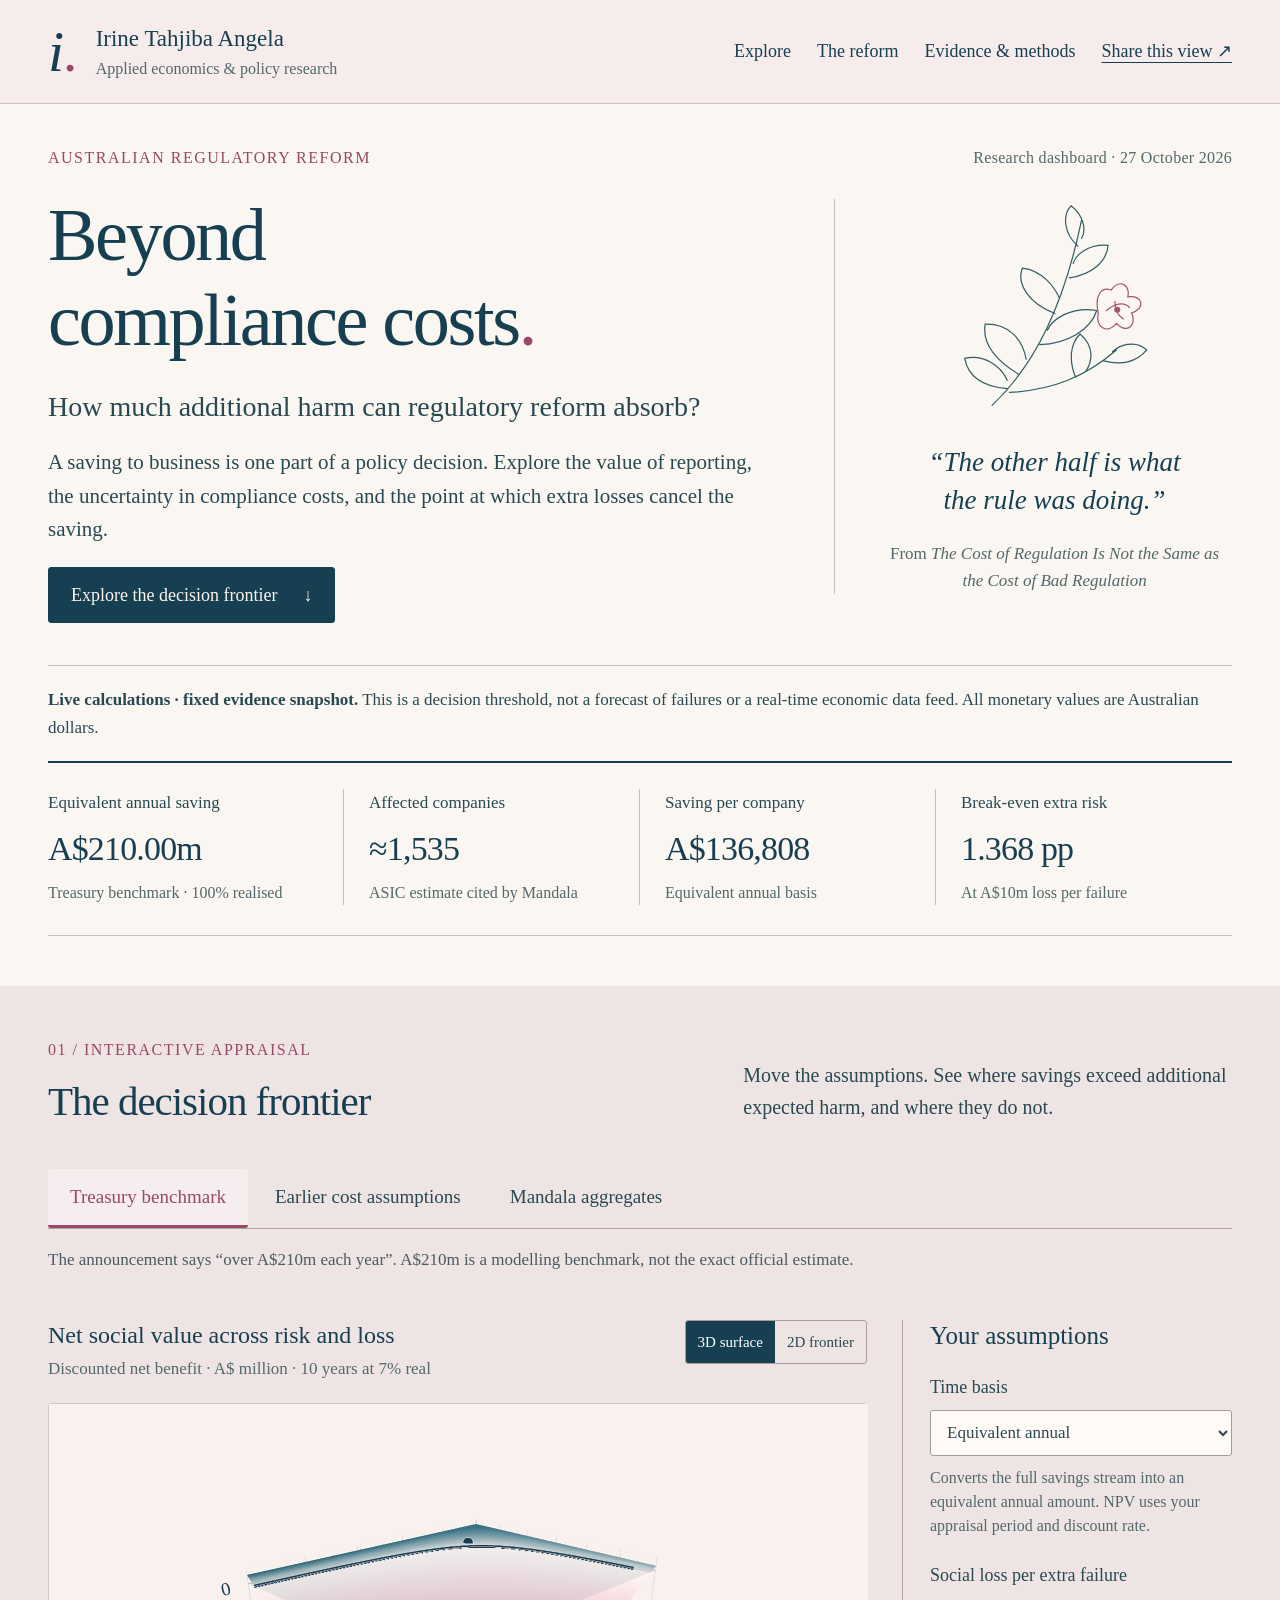
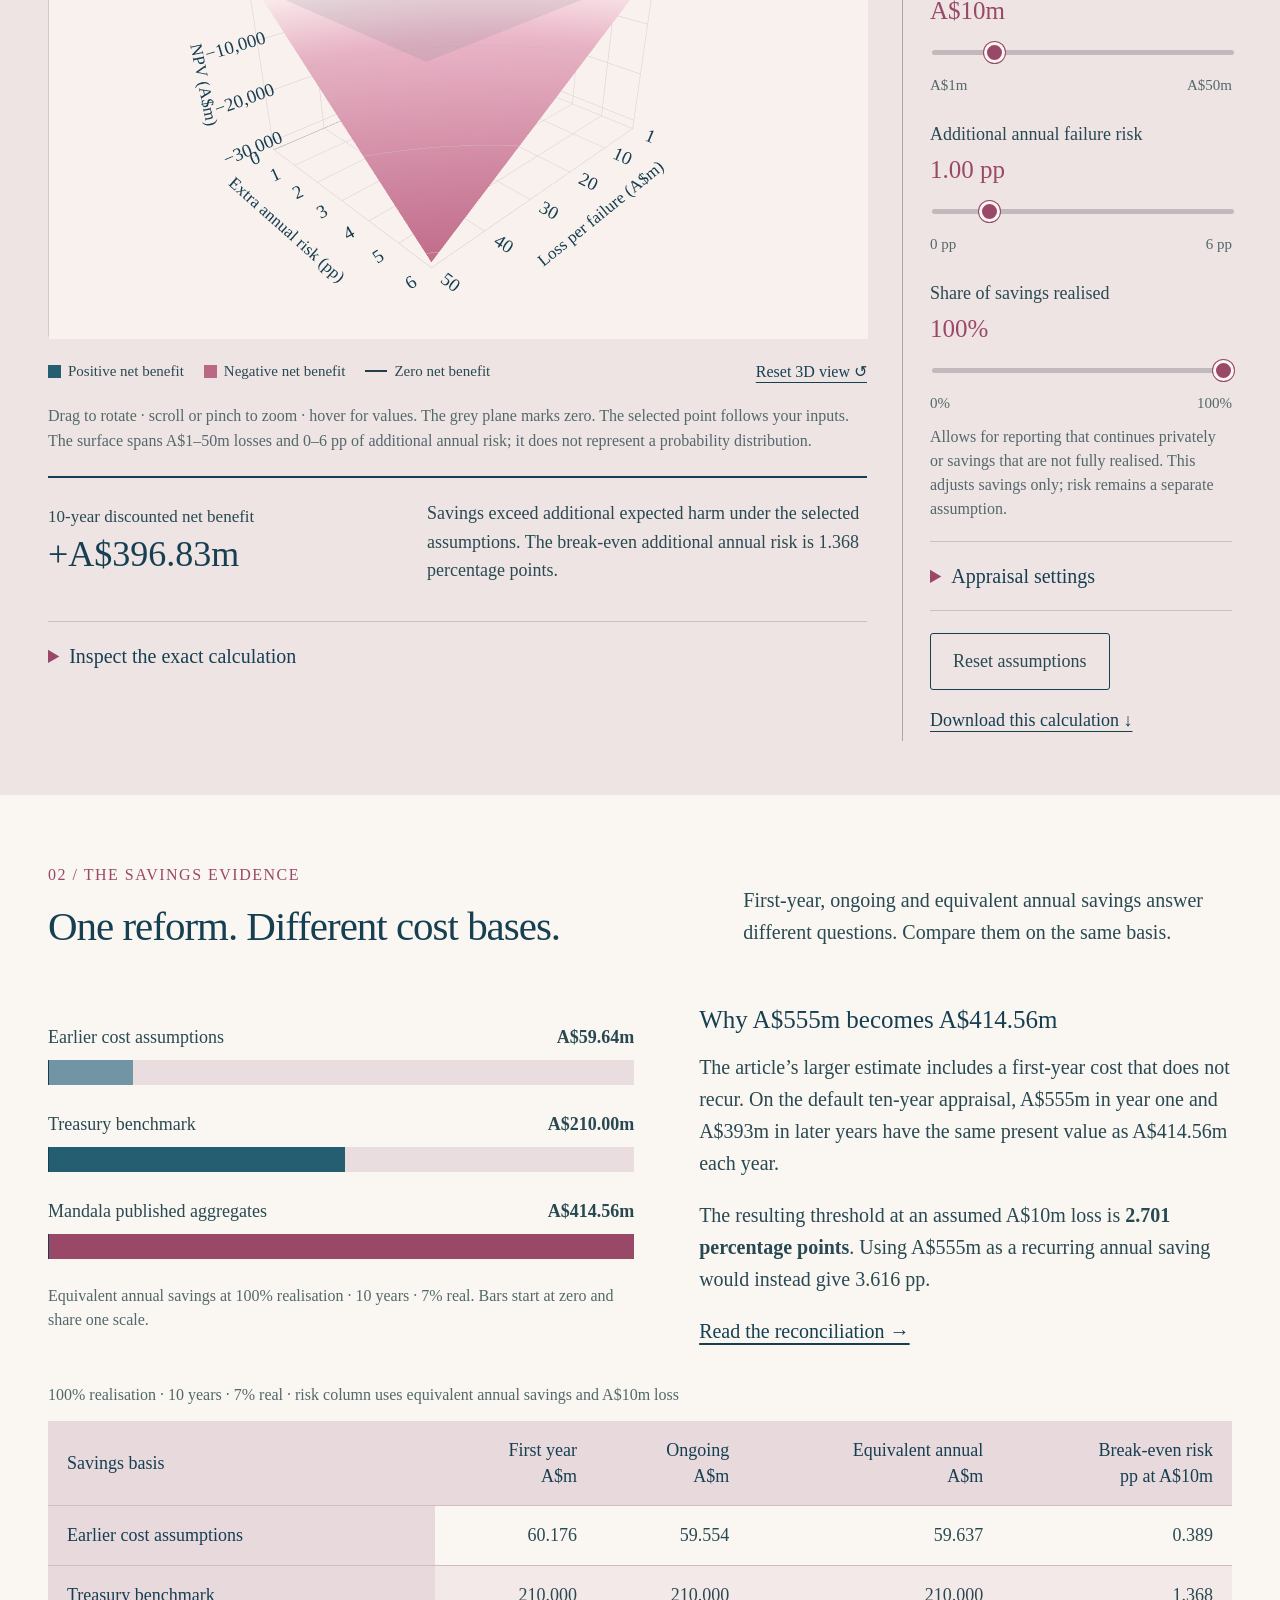
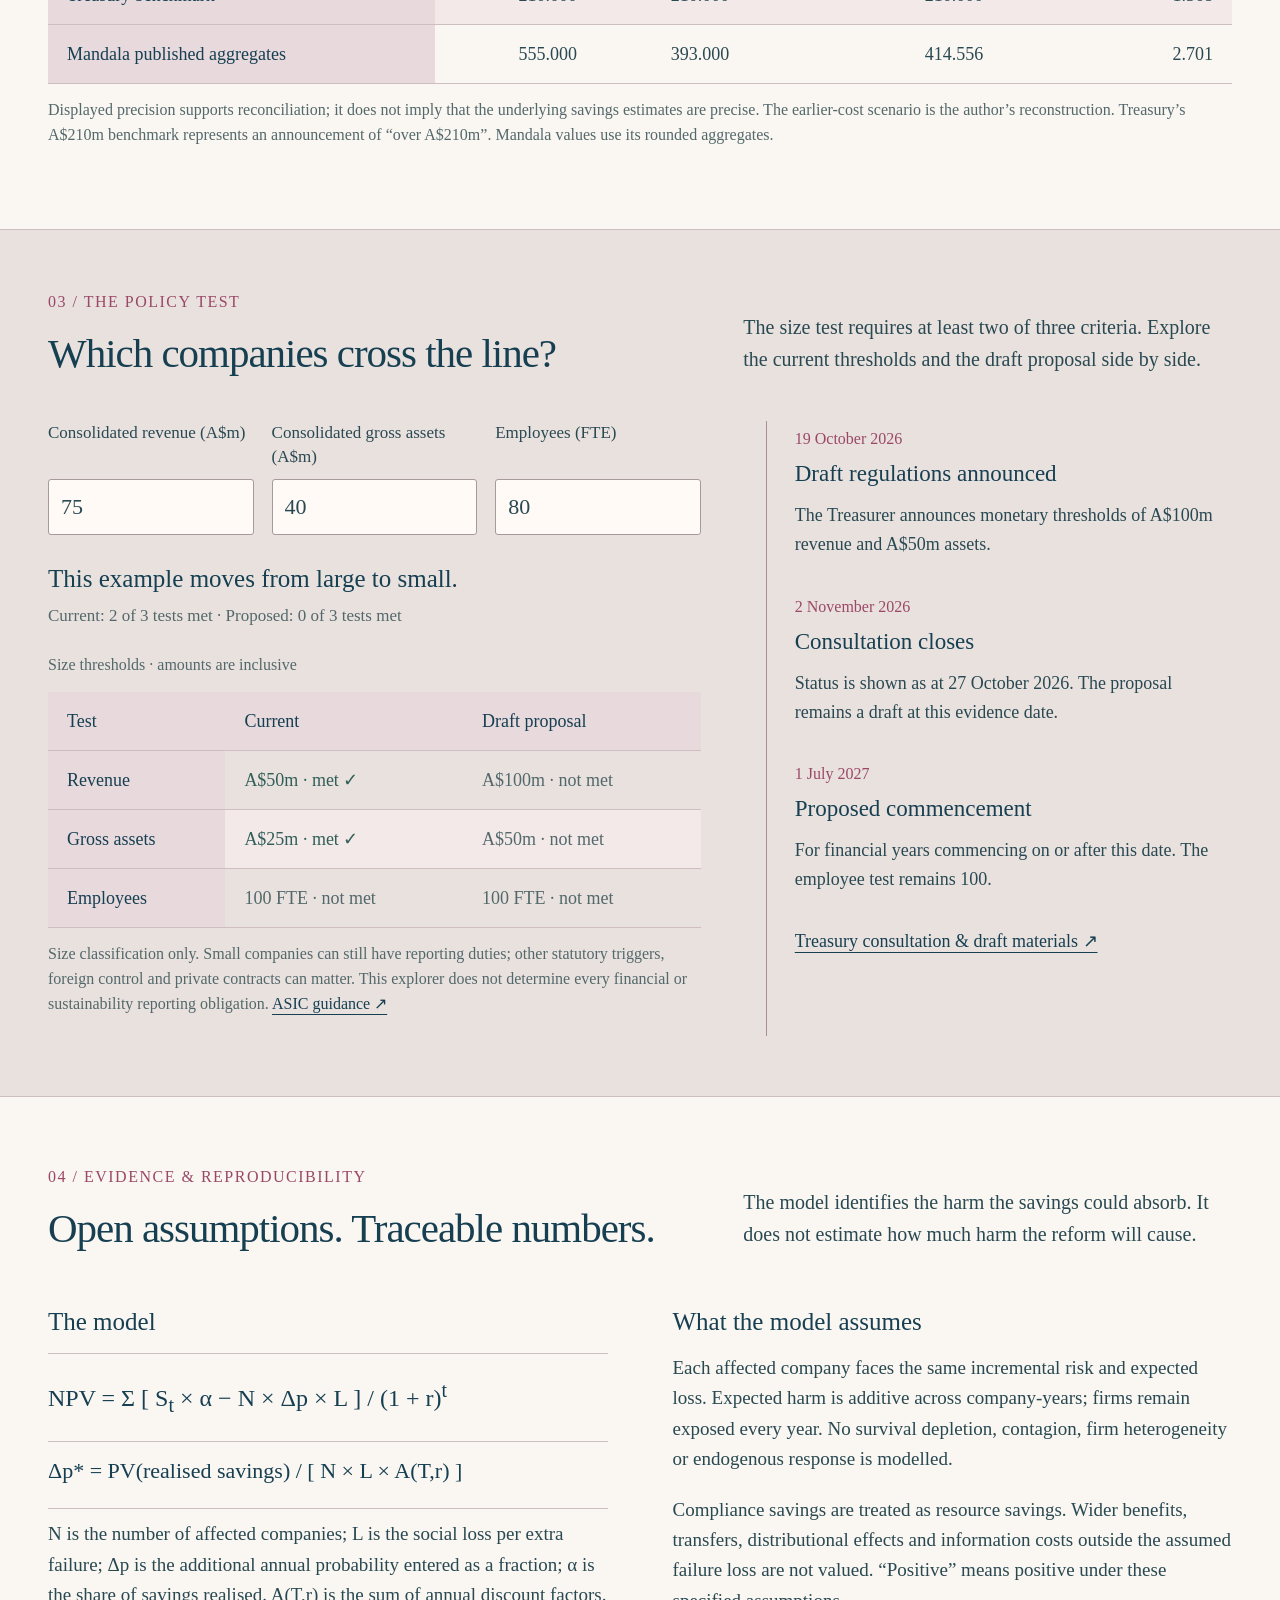
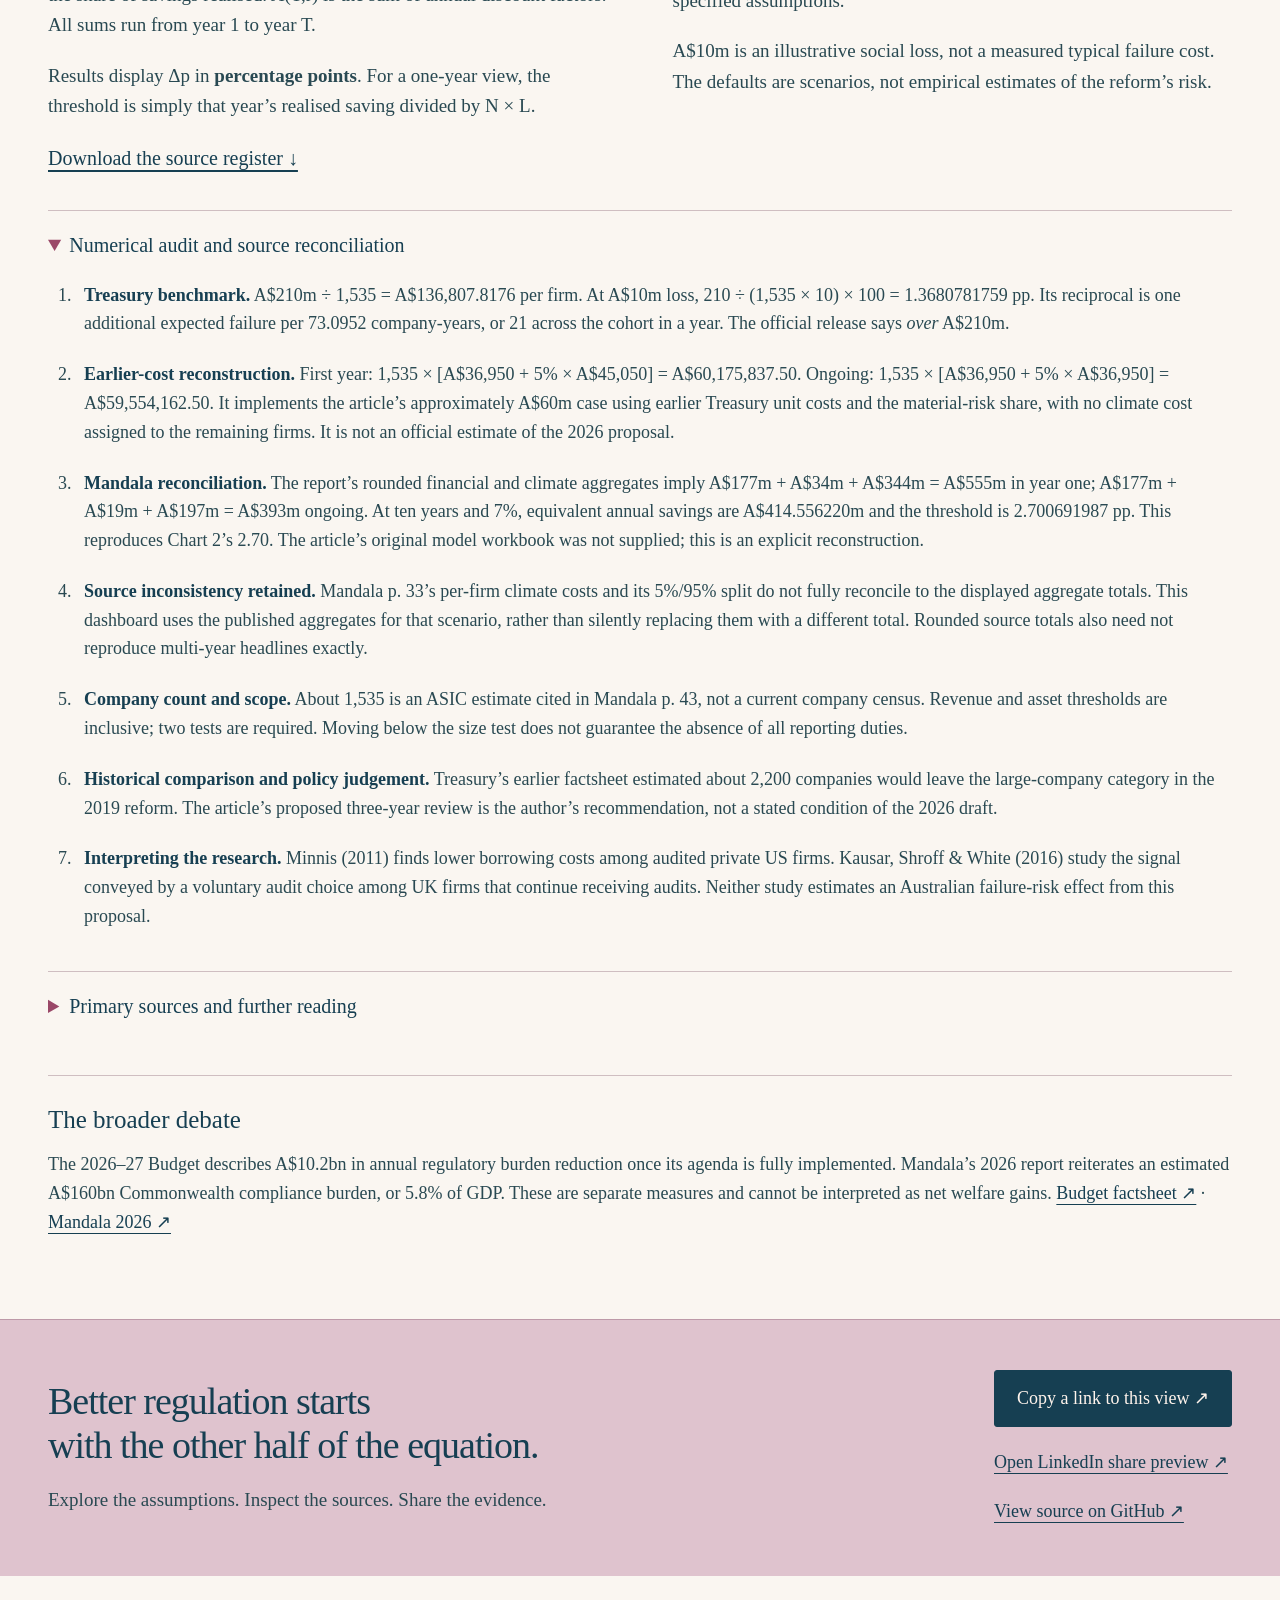
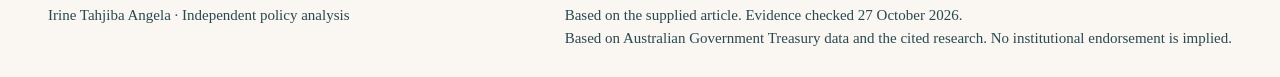
==== commit 6a31451c: "Keep the time-basis selector readable across device widths" ====
--- a/beyond-compliance-costs/index.html
+++ b/beyond-compliance-costs/index.html
@@ -48,7 +48,7 @@
 <details class="exact-results"><summary>Inspect the exact calculation</summary><div class="table-scroll"><table><caption>Calculated results for the selected assumptions</caption><thead><tr><th scope="col">Quantity</th><th scope="col">Value</th></tr></thead><tbody id="exact-results"></tbody></table></div></details>
 </div>
 <aside class="controls" aria-label="Model controls"><h3>Your assumptions</h3>
-<label for="basis">Time basis</label><select id="basis"><option value="equivalent">Equivalent annual · discounted appraisal</option><option value="first">First year only</option><option value="ongoing">Ongoing year only</option></select><p class="control-help" id="basis-help"></p>
+<label for="basis">Time basis</label><select id="basis"><option value="equivalent">Equivalent annual</option><option value="first">First year only</option><option value="ongoing">Ongoing year only</option></select><p class="control-help" id="basis-help"></p>
 <div class="control"><label for="loss">Social loss per extra failure <output id="loss-out" for="loss">A$10m</output></label><input type="range" id="loss" min="1" max="50" step="0.5" value="10"><div class="range-ends"><span>A$1m</span><span>A$50m</span></div></div>
 <div class="control"><label for="risk">Additional annual failure risk <output id="risk-out" for="risk">1.00 pp</output></label><input type="range" id="risk" min="0" max="6" step="0.05" value="1"><div class="range-ends"><span>0 pp</span><span>6 pp</span></div></div>
 <div class="control"><label for="realized">Share of savings realised <output id="realized-out" for="realized">100%</output></label><input type="range" id="realized" min="0" max="100" step="5" value="100"><div class="range-ends"><span>0%</span><span>100%</span></div><p class="control-help">Allows for reporting that continues privately or savings that are not fully realised. This adjusts savings only; risk remains a separate assumption.</p></div>
@@ -83,3 +83,4 @@
 <noscript><p class="wrap">Enable JavaScript to use the interactive model. The source audit and policy explanation remain available above.</p></noscript>
 </body></html>
 
+
